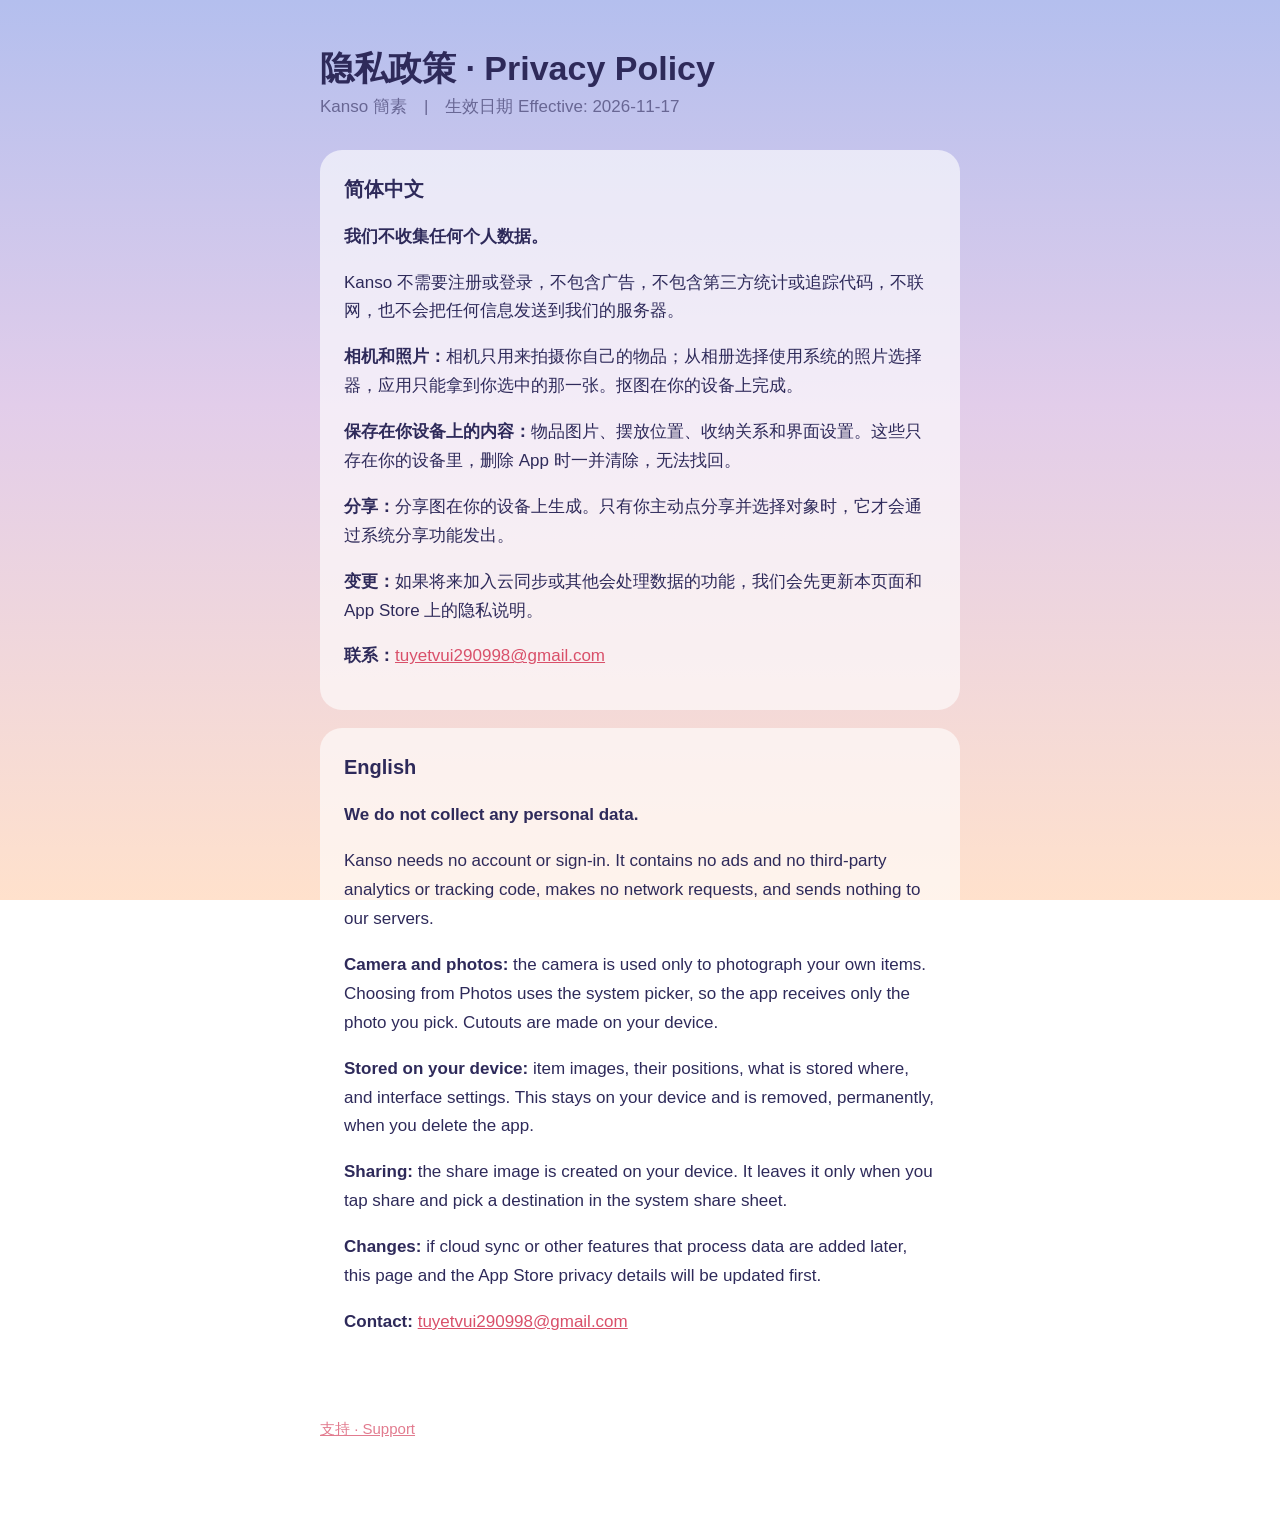
==== privacy.html @ ee827549 "Kanso support and privacy pages" ====
<!doctype html>
<html lang="zh-Hans"><head><meta charset="utf-8"><meta name="viewport" content="width=device-width,initial-scale=1">
<title>Kanso 簡素 · 隐私政策 Privacy Policy</title><link rel="stylesheet" href="style.css"></head>
<body><main>
<h1>隐私政策 · Privacy Policy</h1>
<p class="sub">Kanso 簡素　|　生效日期 Effective: 2026-11-17</p>

<div class="card">
<h2 style="margin-top:0">简体中文</h2>
<p><b>我们不收集任何个人数据。</b></p>
<p>Kanso 不需要注册或登录，不包含广告，不包含第三方统计或追踪代码，不联网，也不会把任何信息发送到我们的服务器。</p>
<p><b>相机和照片：</b>相机只用来拍摄你自己的物品；从相册选择使用系统的照片选择器，应用只能拿到你选中的那一张。抠图在你的设备上完成。</p>
<p><b>保存在你设备上的内容：</b>物品图片、摆放位置、收纳关系和界面设置。这些只存在你的设备里，删除 App 时一并清除，无法找回。</p>
<p><b>分享：</b>分享图在你的设备上生成。只有你主动点分享并选择对象时，它才会通过系统分享功能发出。</p>
<p><b>变更：</b>如果将来加入云同步或其他会处理数据的功能，我们会先更新本页面和 App Store 上的隐私说明。</p>
<p><b>联系：</b><a href="mailto:tuyetvui290998@gmail.com">tuyetvui290998@gmail.com</a></p>
</div>

<div class="card">
<h2 style="margin-top:0">English</h2>
<p><b>We do not collect any personal data.</b></p>
<p>Kanso needs no account or sign-in. It contains no ads and no third-party analytics or tracking code, makes no network requests, and sends nothing to our servers.</p>
<p><b>Camera and photos:</b> the camera is used only to photograph your own items. Choosing from Photos uses the system picker, so the app receives only the photo you pick. Cutouts are made on your device.</p>
<p><b>Stored on your device:</b> item images, their positions, what is stored where, and interface settings. This stays on your device and is removed, permanently, when you delete the app.</p>
<p><b>Sharing:</b> the share image is created on your device. It leaves it only when you tap share and pick a destination in the system share sheet.</p>
<p><b>Changes:</b> if cloud sync or other features that process data are added later, this page and the App Store privacy details will be updated first.</p>
<p><b>Contact:</b> <a href="mailto:tuyetvui290998@gmail.com">tuyetvui290998@gmail.com</a></p>
</div>
<nav><a href="index.html">支持 · Support</a></nav>
</main></body></html>
---- style.css ----
:root{--ink:#2e2a5a;--bg1:#b4bfee;--bg2:#e2cdea;--bg3:#ffe1cc}
*{box-sizing:border-box}
body{margin:0;min-height:100vh;font:17px/1.7 -apple-system,BlinkMacSystemFont,"PingFang SC","Hiragino Sans","Apple SD Gothic Neo",sans-serif;color:var(--ink);background:linear-gradient(180deg,var(--bg1),var(--bg2) 45%,var(--bg3)) fixed}
main{max-width:680px;margin:0 auto;padding:48px 20px 80px}
h1{font-size:34px;line-height:1.2;margin:0 0 4px}
h2{font-size:20px;margin:36px 0 8px}
.sub{opacity:.6;margin:0 0 28px}
.card{background:rgba(255,255,255,.62);border-radius:22px;padding:22px 24px;margin:18px 0}
a{color:#d9506a}
nav{margin-top:40px;font-size:15px;opacity:.75}
hr{border:0;border-top:1px solid rgba(46,42,90,.15);margin:36px 0}
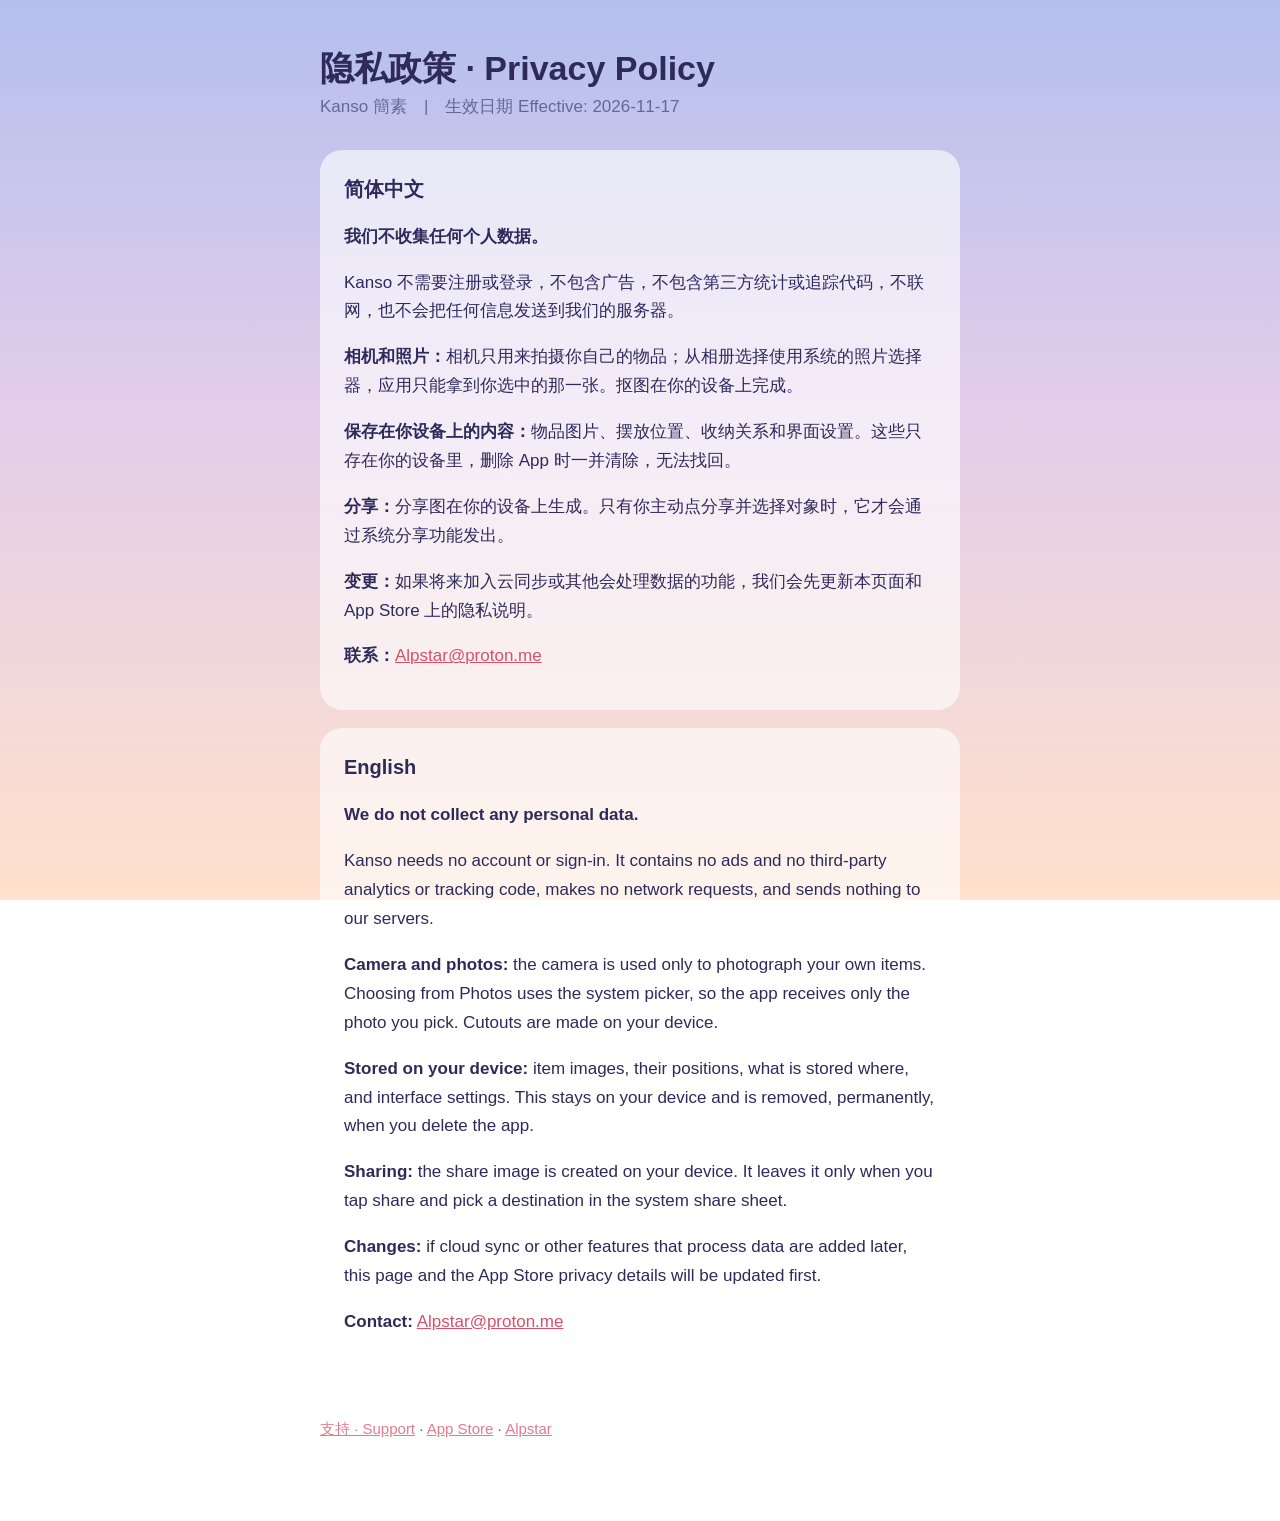
==== commit 0b49b1a2: "支持页：联系邮箱改为 Alpstar@proton.me，加入页面描述、图标、App Store 和 Alpstar 链接 Co-Authored-By: Claude Opus 5.5 <norep" ====
--- a/privacy.html
+++ b/privacy.html
@@ -1,6 +1,6 @@
 <!doctype html>
 <html lang="zh-Hans"><head><meta charset="utf-8"><meta name="viewport" content="width=device-width,initial-scale=1">
-<title>Kanso 簡素 · 隐私政策 Privacy Policy</title><link rel="stylesheet" href="style.css"></head>
+<title>Kanso 簡素 · 隐私政策 Privacy Policy</title><link rel="stylesheet" href="style.css"><link rel="icon" href="icon.webp" type="image/webp"><link rel="apple-touch-icon" href="icon.webp"></head>
 <body><main>
 <h1>隐私政策 · Privacy Policy</h1>
 <p class="sub">Kanso 簡素　|　生效日期 Effective: 2026-11-17</p>
@@ -13,7 +13,7 @@
 <p><b>保存在你设备上的内容：</b>物品图片、摆放位置、收纳关系和界面设置。这些只存在你的设备里，删除 App 时一并清除，无法找回。</p>
 <p><b>分享：</b>分享图在你的设备上生成。只有你主动点分享并选择对象时，它才会通过系统分享功能发出。</p>
 <p><b>变更：</b>如果将来加入云同步或其他会处理数据的功能，我们会先更新本页面和 App Store 上的隐私说明。</p>
-<p><b>联系：</b><a href="mailto:tuyetvui290998@gmail.com">tuyetvui290998@gmail.com</a></p>
+<p><b>联系：</b><a href="mailto:Alpstar@proton.me">Alpstar@proton.me</a></p>
 </div>
 
 <div class="card">
@@ -24,7 +24,7 @@
 <p><b>Stored on your device:</b> item images, their positions, what is stored where, and interface settings. This stays on your device and is removed, permanently, when you delete the app.</p>
 <p><b>Sharing:</b> the share image is created on your device. It leaves it only when you tap share and pick a destination in the system share sheet.</p>
 <p><b>Changes:</b> if cloud sync or other features that process data are added later, this page and the App Store privacy details will be updated first.</p>
-<p><b>Contact:</b> <a href="mailto:tuyetvui290998@gmail.com">tuyetvui290998@gmail.com</a></p>
+<p><b>Contact:</b> <a href="mailto:Alpstar@proton.me">Alpstar@proton.me</a></p>
 </div>
-<nav><a href="index.html">支持 · Support</a></nav>
+<nav><a href="index.html">支持 · Support</a> · <a href="https://apps.apple.com/app/id6835494976">App Store</a> · <a href="https://alpstar.dev">Alpstar</a></nav>
 </main></body></html>
